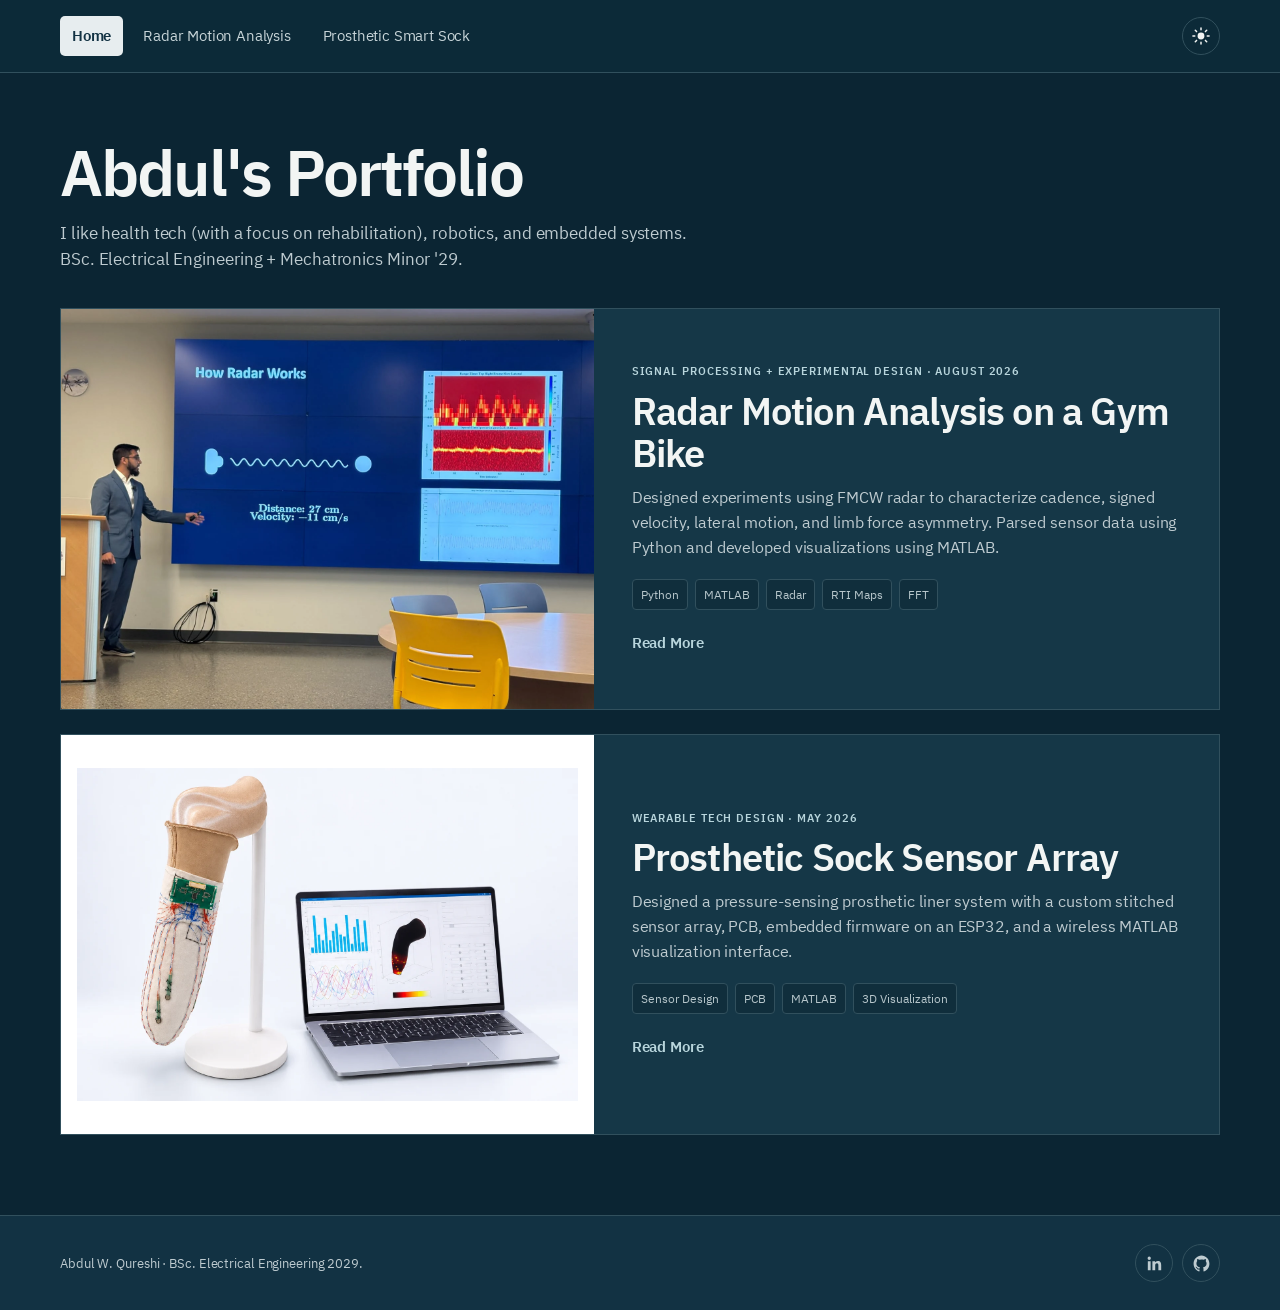
==== index.html @ dc8f9c8f "Publish engineering project showcase" ====
<!doctype html><html lang="en" data-theme="dark"><head><meta charset="utf-8"><meta name="viewport" content="width=device-width,initial-scale=1,viewport-fit=cover"><meta name="theme-color" content="#123243"><title>Engineering Project Showcase · Abdul W. Qureshi</title><meta name="description" content="Engineering project documentation for radar motion analysis and prosthetic sensing."><script>(function(){var saved;try{saved=localStorage.getItem('showcase-theme')}catch(error){}document.documentElement.dataset.theme=saved||'dark'})();</script><link rel="stylesheet" href="assets/styles.css"><link rel="icon" type="image/png" sizes="64x64" href="assets/favicon-64.png"><link rel="shortcut icon" href="favicon.ico"><link rel="apple-touch-icon" sizes="180x180" href="assets/apple-touch-icon.png"></head><body><header class="site-header"><div class="shell header-inner">
      <nav aria-label="Project navigation"><a href="index.html" class="active">Home</a><a href="radar/index.html" class="">Radar Motion Analysis</a><a href="prosthetic/index.html" class="">Prosthetic Smart Sock</a></nav>
      <button class="theme-toggle" type="button" aria-label="Switch to light mode" title="Switch color mode"><svg viewBox="0 0 24 24" aria-hidden="true"><g class="sun-icon"><circle cx="12" cy="12" r="4.1"></circle><path class="sun-rays" d="M12 2.3v2.2M12 19.5v2.2M2.3 12h2.2M19.5 12h2.2M5.15 5.15 6.7 6.7M17.3 17.3l1.55 1.55M18.85 5.15 17.3 6.7M6.7 17.3l-1.55 1.55"></path></g><path class="moon-icon" d="M20.55 15.1A8.65 8.65 0 0 1 8.9 3.45a8.65 8.65 0 1 0 11.65 11.65Z"></path></svg></button>
    </div></header><script>(function(){var header=document.querySelector('.site-header');var lastY=Math.max(window.scrollY,0);var ticking=false;function updateHeader(){var currentY=Math.max(window.scrollY,0);if(currentY<=16||currentY<lastY){header.removeAttribute('data-hidden')}else if(currentY>lastY&&currentY>80){header.setAttribute('data-hidden','true')}lastY=currentY;ticking=false}window.addEventListener('scroll',function(){if(!ticking){window.requestAnimationFrame(updateHeader);ticking=true}},{passive:true})})();</script><main class="project-index"><div class="shell"><div class="index-heading"><h1>Abdul's Portfolio</h1><p><span class="intro-line">I like health tech (with a focus on rehabilitation), robotics, and embedded systems.</span><span class="intro-line">BSc. Electrical Engineering + Mechatronics Minor '29.</span></p></div><div class="project-list">
      <a class="project-row" href="radar/index.html"><img src="assets/radar/hero.webp" alt="Radar cycling research presentation"><div class="project-row-copy"><span class="label">Signal Processing + Experimental Design · August 2026</span><h2>Radar Motion Analysis on a Gym Bike</h2><p>Designed experiments using FMCW radar to characterize cadence, signed velocity, lateral motion, and limb force asymmetry. Parsed sensor data using Python and developed visualizations using MATLAB.</p><div class="tags"><span class="tag">Python</span><span class="tag">MATLAB</span><span class="tag">Radar</span><span class="tag">RTI Maps</span><span class="tag">FFT</span></div><span class="view-link">Read More</span></div></a>
      <a class="project-row" href="prosthetic/index.html"><img class="project-thumb-contain" src="assets/prosthetic/system-render.webp" alt="White-background render of the prosthetic sensor sock, custom electronics, and MATLAB workstation"><div class="project-row-copy"><span class="label">Wearable Tech Design · May 2026</span><h2>Prosthetic Sock Sensor Array</h2><p>Designed a pressure-sensing prosthetic liner system with a custom stitched sensor array, PCB, embedded firmware on an ESP32, and a wireless MATLAB visualization interface.</p><div class="tags"><span class="tag">Sensor Design</span><span class="tag">PCB</span><span class="tag">MATLAB</span><span class="tag">3D Visualization</span></div><span class="view-link">Read More</span></div></a>
    </div></div></main><footer class="site-footer"><div class="shell footer-inner"><span>Abdul W. Qureshi · BSc. Electrical Engineering 2029.</span><div class="social-links" aria-label="Social profiles"><a class="linkedin" href="https://www.linkedin.com/in/abdulwq/?isSelfProfile=true" target="_blank" rel="noreferrer" aria-label="LinkedIn profile" title="LinkedIn"><svg viewBox="0 0 24 24" aria-hidden="true"><path d="M20.45 20.45h-3.56v-5.57c0-1.33-.03-3.04-1.85-3.04-1.85 0-2.14 1.45-2.14 2.94v5.67H9.34V9h3.42v1.56h.05c.48-.9 1.64-1.85 3.37-1.85 3.6 0 4.27 2.37 4.27 5.46v6.28ZM5.34 7.43A2.06 2.06 0 1 1 5.34 3.3a2.06 2.06 0 0 1 0 4.13Zm1.78 13.02H3.56V9h3.56v11.45Z"/></svg></a><a href="https://github.com/AbdulWQ" target="_blank" rel="noreferrer" aria-label="GitHub profile" title="GitHub"><svg viewBox="0 0 24 24" aria-hidden="true"><path fill-rule="evenodd" d="M12 2C6.5 2 2 6.6 2 12.3c0 4.5 2.9 8.4 6.8 9.8.5.1.7-.2.7-.5v-2c-2.8.6-3.4-1.2-3.4-1.2-.5-1.2-1.1-1.5-1.1-1.5-.9-.7.1-.7.1-.7 1 0 1.5 1.1 1.5 1.1.9 1.6 2.4 1.1 3 .9.1-.7.4-1.1.6-1.4-2.2-.3-4.6-1.2-4.6-5.1 0-1.1.4-2 1-2.8-.1-.3-.4-1.3.1-2.7 0 0 .8-.3 2.8 1.1A9.2 9.2 0 0 1 12 7c.9 0 1.7.1 2.5.4 1.9-1.4 2.8-1.1 2.8-1.1.5 1.4.2 2.4.1 2.7.6.7 1 1.7 1 2.8 0 4-2.4 4.8-4.6 5.1.4.3.7 1 .7 1.9v2.8c0 .4.2.6.7.5 4-1.4 6.8-5.3 6.8-9.8C22 6.6 17.5 2 12 2Z" clip-rule="evenodd"/></svg></a></div></div></footer><script>(function(){var root=document.documentElement;var button=document.querySelector('.theme-toggle');var themeMeta=document.querySelector('meta[name="theme-color"]');function sync(){var dark=root.dataset.theme==='dark';button.setAttribute('aria-label',dark?'Switch to light mode':'Switch to dark mode');button.setAttribute('aria-pressed',String(dark));themeMeta.setAttribute('content',dark?'#123243':'#ffffff')}button.addEventListener('click',function(){root.dataset.theme=root.dataset.theme==='dark'?'light':'dark';try{localStorage.setItem('showcase-theme',root.dataset.theme)}catch(error){}sync()});sync()})();</script></body></html>
---- assets/styles.css ----
@font-face{font-family:"IBM Plex Sans";src:url("fonts/IBMPlexSans-Regular.ttf") format("truetype");font-style:normal;font-weight:400;font-display:swap}
@font-face{font-family:"IBM Plex Sans";src:url("fonts/IBMPlexSans-Medium.ttf") format("truetype");font-style:normal;font-weight:500;font-display:swap}
@font-face{font-family:"IBM Plex Sans";src:url("fonts/IBMPlexSans-SemiBold.ttf") format("truetype");font-style:normal;font-weight:600;font-display:swap}
@font-face{font-family:"IBM Plex Sans";src:url("fonts/IBMPlexSans-Bold.ttf") format("truetype");font-style:normal;font-weight:700;font-display:swap}
:root{--paper:#fff;--bg:#f5f7fa;--ink:#172334;--muted:#5c6877;--line:#dce2e8;--blue:#145b9e;--blue-soft:#eaf2f9;--max:1160px}
*{box-sizing:border-box}html{scroll-behavior:smooth;overflow-x:clip}body{margin:0;overflow-x:clip;background:var(--bg);color:var(--ink);font:16px/1.56 "IBM Plex Sans",Arial,sans-serif;letter-spacing:-.006em;-webkit-font-smoothing:antialiased;text-rendering:optimizeLegibility}button,input,textarea,select{font:inherit}img,video{display:block;width:100%;max-width:100%}a{color:inherit}.shell{width:min(calc(100% - 48px),var(--max));margin-inline:auto}.site-header{position:sticky;top:0;z-index:20;background:rgba(255,255,255,.97);border-bottom:1px solid var(--line);backdrop-filter:blur(12px);will-change:transform}.site-header[data-hidden="true"]{transform:translateY(calc(-100% - 1px))}.site-header:focus-within{transform:translateY(0)}.header-inner{position:relative;height:72px;display:flex;align-items:center;justify-content:flex-start}nav{display:flex;align-items:center;gap:8px}nav a{padding:9px 12px;border-radius:5px;color:#465568;text-decoration:none;font-size:.91rem;letter-spacing:-.012em}nav a:hover,nav a:focus-visible{background:#f0f4f7;color:var(--ink)}nav a.active{background:var(--blue-soft);color:var(--blue);font-weight:600}.theme-toggle{position:absolute;right:0;display:grid;width:38px;height:38px;place-items:center;padding:0;border:1px solid var(--line);border-radius:50%;background:transparent;color:var(--ink);cursor:pointer;transition:background .18s ease,color .18s ease,transform .18s ease}.theme-toggle:hover,.theme-toggle:focus-visible{background:var(--blue-soft);color:var(--blue);transform:translateY(-1px)}.theme-toggle svg{display:block;width:20px;height:20px;overflow:visible}.sun-icon circle,.moon-icon{fill:currentColor;stroke:none}.sun-rays{fill:none;stroke:currentColor;stroke-width:1.8;stroke-linecap:round}.sun-icon,.moon-icon{transform-origin:12px 12px}.moon-icon{display:none}html[data-theme="light"] .sun-icon{display:none}html[data-theme="light"] .moon-icon{display:block}
.page-header{padding:58px 0 38px;background:var(--paper);border-bottom:1px solid var(--line)}.project-date{margin:0 0 12px;color:#687586;font-size:.92rem;font-weight:400;letter-spacing:.005em}.section-kicker{margin:0 0 9px;color:var(--blue);font-size:.75rem;font-weight:600;letter-spacing:.095em;text-transform:uppercase}.page-header h1{max-width:1000px;margin:0 0 17px;font-size:clamp(2.25rem,5vw,4.2rem);line-height:1.06;letter-spacing:-.028em;font-weight:600}.page-header h1.prosthetic-title{max-width:var(--max);font-size:clamp(2.25rem,4.3vw,3.65rem)}.page-summary{max-width:930px;margin:0;color:var(--muted);font-size:1.08rem;letter-spacing:-.004em}.goal-line{display:block;margin-top:.65rem}.overview-title{margin:34px 0 12px;text-align:center;font-size:1.05rem;font-weight:600;letter-spacing:.015em}.metadata{display:grid;grid-template-columns:repeat(4,1fr);margin-top:0;border:1px solid var(--line);background:var(--paper)}.metadata div{padding:17px 19px;border-right:1px solid var(--line)}.metadata div:last-child{border-right:0}.metadata dt{margin-bottom:5px;color:#768392;font-size:.72rem;font-weight:600;letter-spacing:.075em;text-transform:uppercase}.metadata dd{margin:0;font-size:.92rem}
.hero-media{padding:34px 0 52px;background:var(--paper)}.hero-frame{margin:0;border:1px solid var(--line);background:#fff}.hero-frame img{max-height:760px;object-fit:cover}.hero-frame.contain img{object-fit:contain;background:#f8fafc}.hero-frame figcaption{padding:12px 15px;border-top:1px solid var(--line);color:var(--muted);font-size:.87rem}
.section{padding:68px 0}.section.white{background:var(--paper)}.section.gray{background:var(--bg)}.section-heading{max-width:800px;margin-bottom:30px}.section-heading h2{margin:0 0 12px;font-size:clamp(1.75rem,3.2vw,2.55rem);line-height:1.16;letter-spacing:-.022em;font-weight:600}.section-heading p{margin:0;color:var(--muted)}.grid-2{display:grid;grid-template-columns:repeat(2,1fr);gap:20px}.grid-3{display:grid;grid-template-columns:repeat(3,1fr);gap:20px}.card{min-width:0;background:#fff;border:1px solid var(--line)}.card img{aspect-ratio:16/10;object-fit:contain;background:#fff}.card .crop{object-fit:cover}.card-copy{padding:19px 20px 22px;border-top:1px solid var(--line)}.card-copy h3{margin:3px 0 8px;font-size:1.1rem;line-height:1.3;letter-spacing:-.012em;font-weight:600}.card-copy p{margin:0;color:var(--muted);font-size:.93rem}.label{display:block;margin-bottom:5px;color:var(--blue);font-size:.7rem;font-weight:600;letter-spacing:.08em;text-transform:uppercase}
.technical-block{display:grid;grid-template-columns:.72fr 1.28fr;border:1px solid var(--line);background:#fff}.technical-copy{display:flex;flex-direction:column;justify-content:center;padding:34px}.technical-copy h3{margin:4px 0 10px;font-size:1.42rem;line-height:1.25;letter-spacing:-.016em;font-weight:600}.technical-copy p{margin:0;color:var(--muted)}.technical-block img{height:100%;min-height:360px;object-fit:contain;padding:12px;background:#fff}.technical-block.reverse{grid-template-columns:1.28fr .72fr}.technical-block.reverse img{order:1}.technical-block.reverse .technical-copy{order:2;border-left:1px solid var(--line)}.technical-stack{display:grid;gap:24px}
.responsibilities{display:grid;grid-template-columns:repeat(2,1fr);gap:12px;margin:0;padding:0;list-style:none}.responsibilities li{padding:17px 18px;border:1px solid var(--line);background:#fff}.responsibilities strong{display:block;margin-bottom:4px}.responsibilities span{color:var(--muted);font-size:.93rem}.video-grid{display:grid;grid-template-columns:repeat(2,1fr);gap:20px}.video-card{border:1px solid var(--line);background:#fff}.video-card video{aspect-ratio:16/9;object-fit:contain;background:#0d1621}.video-copy{padding:18px 20px 21px;border-top:1px solid var(--line)}.video-copy h3{margin:3px 0 7px;font-size:1.08rem}.video-copy p{margin:0;color:var(--muted);font-size:.92rem}.disclaimer{margin-top:17px;color:var(--muted);font-size:.86rem}
.project-index{padding:66px 0 80px}.index-heading{max-width:1040px;margin-bottom:36px}.index-heading h1{margin:0 0 13px;font-size:clamp(2.2rem,5vw,4rem);line-height:1.06;letter-spacing:-.03em;font-weight:600}.index-heading p{margin:0;color:var(--muted);font-size:1.05rem}.intro-line{display:block}.project-list{display:grid;grid-auto-rows:1fr;gap:24px}.project-row{display:grid;height:100%;grid-template-columns:.92fr 1.08fr;border:1px solid var(--line);background:#fff;text-decoration:none}.project-row:hover{border-color:#aebdca;box-shadow:0 12px 36px rgba(23,35,52,.07)}.project-row img{height:100%;min-height:330px;object-fit:cover}.project-row img.project-thumb-contain{object-fit:contain;padding:16px;background:#fff}.project-row-copy{display:flex;flex-direction:column;justify-content:center;padding:38px}.project-row-copy h2{margin:4px 0 10px;font-size:clamp(1.6rem,3vw,2.35rem);line-height:1.13;letter-spacing:-.022em;font-weight:600}.project-row-copy p{margin:0 0 19px;color:var(--muted)}.tags{display:flex;flex-wrap:wrap;gap:7px}.tag{padding:5px 8px;border:1px solid var(--line);border-radius:4px;color:#536274;font-size:.78rem;letter-spacing:0}.view-link{margin-top:22px;color:var(--blue);font-weight:600;font-size:.91rem}.site-footer{padding:28px 0;background:#fff;border-top:1px solid var(--line);color:var(--muted);font-size:.84rem}.footer-inner{display:flex;min-height:38px;align-items:center;justify-content:space-between;gap:20px}.social-links{display:flex;align-items:center;gap:9px;margin-left:auto}.social-links a{display:grid;width:38px;height:38px;place-items:center;border:1px solid var(--line);border-radius:50%;color:var(--muted);transition:background .18s ease,color .18s ease,transform .18s ease}.social-links a:hover,.social-links a:focus-visible{background:var(--blue-soft);color:var(--blue);transform:translateY(-1px)}.social-links svg{display:block;width:19px;height:19px;fill:currentColor}
.motion-card .motion-stage{display:grid;place-items:center;height:430px;overflow:hidden;background:#05080c}.motion-card .motion-stage img{width:100%;height:430px;object-fit:contain;aspect-ratio:auto;background:#05080c;transform:scale(1.42)}.motion-card .motion-stage img.crop-embedded-legend{align-self:start;width:auto;max-width:none;height:525px;transform:scale(1.23);transform-origin:center 38%}.motion-key{display:grid;grid-template-columns:repeat(2,minmax(0,1fr));gap:7px 16px;padding:13px 18px;background:#0d1621;color:#f4f7fa;font-size:.8rem}.motion-key .joint-map{grid-column:1/-1;color:#b9c6d2}.key-dot{display:inline-block;width:9px;height:9px;margin-right:7px;border-radius:50%;vertical-align:1px}.key-white{background:#fff}.key-yellow{background:#f2cb32}.key-blue{background:#367cf5}.key-red{background:#ff613d}.progress-grid .card img{aspect-ratio:4/3;object-fit:cover}.comparison-stack{display:grid;gap:26px}.comparison-card{border:1px solid var(--line);background:#fff}.compare-media{--position:50%;position:relative;aspect-ratio:1.99/1;overflow:hidden;background:#fff}.compare-media>img,.compare-reveal,.compare-reveal img{position:absolute;inset:0;width:100%;height:100%}.compare-media>img,.compare-reveal img{object-fit:contain}.compare-reveal{clip-path:inset(0 calc(100% - var(--position)) 0 0)}.compare-divider{position:absolute;z-index:3;top:0;bottom:0;left:var(--position);width:2px;background:#fff;box-shadow:0 0 0 1px rgba(18,34,50,.4)}.compare-divider:after{content:'↔';position:absolute;top:50%;left:50%;display:grid;place-items:center;width:38px;height:38px;transform:translate(-50%,-50%);border:2px solid #fff;border-radius:50%;background:var(--blue);color:#fff;font-weight:700;box-shadow:0 3px 12px rgba(0,0,0,.22)}.compare-range{position:absolute;z-index:4;inset:0;width:100%;height:100%;margin:0;cursor:ew-resize;opacity:0}.compare-range:focus-visible~.compare-divider{outline:3px solid #ffbf47;outline-offset:3px}.compare-label{position:absolute;z-index:2;top:12px;padding:6px 9px;border-radius:4px;background:rgba(13,22,33,.86);color:#fff;font-size:.73rem;font-weight:700;letter-spacing:.03em}.compare-label.left{left:12px}.compare-label.right{right:12px}.comparison-copy{padding:20px 22px 23px;border-top:1px solid var(--line)}.comparison-copy h3{margin:3px 0 8px;font-size:1.2rem;letter-spacing:-.014em;font-weight:600}.comparison-copy p{margin:0;color:var(--muted)}.comparison-hint{display:block;margin-top:10px;color:var(--blue);font-size:.8rem;font-weight:600}
html[data-theme="dark"]{color-scheme:dark;--paper:#123243;--bg:#0b2533;--ink:#f2f5f4;--muted:#becbd0;--line:#31505d;--blue:#b8d5dc;--blue-soft:#1c4353}.site-header{transition:background .2s ease,border-color .2s ease,transform .24s ease}.section,.page-header,.hero-media,.card,.technical-block,.video-card,.comparison-card,.metadata,.project-row,.site-footer,.project-index{transition:background .2s ease,color .2s ease,border-color .2s ease}html[data-theme="dark"] .site-header{background:rgba(13,43,57,.96)}html[data-theme="dark"] nav a{color:#c7d4d8}html[data-theme="dark"] nav a:hover,html[data-theme="dark"] nav a:focus-visible{background:#1b4352;color:#fff}html[data-theme="dark"] nav a.active{background:#e7edef;color:#123243}html[data-theme="dark"] .page-header,html[data-theme="dark"] .hero-media,html[data-theme="dark"] .section.white,html[data-theme="dark"] .site-footer{background:#123243}html[data-theme="dark"] .section.gray,html[data-theme="dark"] .project-index{background:#0b2533}html[data-theme="dark"] .card,html[data-theme="dark"] .technical-block,html[data-theme="dark"] .video-card,html[data-theme="dark"] .comparison-card,html[data-theme="dark"] .metadata,html[data-theme="dark"] .project-row,html[data-theme="dark"] .hero-frame{background:#153747}html[data-theme="dark"] .project-date,html[data-theme="dark"] .metadata dt,html[data-theme="dark"] .tag{color:#b7c6cb}html[data-theme="dark"] .technical-block img,html[data-theme="dark"] .card>img,html[data-theme="dark"] .hero-frame.contain img,html[data-theme="dark"] .compare-media{background:#f5f6f3}html[data-theme="dark"] .progress-grid .card>img{background:#153747}html[data-theme="dark"] .tag{background:#102e3c}html[data-theme="dark"] .compare-label{background:rgba(11,37,51,.9)}
@media(prefers-reduced-motion:reduce){.site-header{transition:none}}
@media(max-width:900px){.header-inner{padding:10px 0}nav{width:100%;overflow-x:auto;padding-bottom:2px}nav a{white-space:nowrap}.metadata{grid-template-columns:repeat(2,1fr)}.metadata div:nth-child(2){border-right:0}.metadata div:nth-child(-n+2){border-bottom:1px solid var(--line)}.grid-3{grid-template-columns:1fr}.technical-block,.technical-block.reverse{grid-template-columns:1fr}.technical-block.reverse img,.technical-block.reverse .technical-copy{order:initial}.technical-block.reverse .technical-copy{border-left:0;border-top:1px solid var(--line)}.project-row{grid-template-columns:1fr}.project-row img{min-height:0;aspect-ratio:16/9}}
@media(max-width:660px){.shell{width:min(calc(100% - 30px),var(--max))}.header-inner{height:64px;min-height:64px;justify-content:flex-start}.theme-toggle{right:0;width:36px;height:36px}nav{display:grid;width:calc(100% - 44px);grid-template-columns:repeat(3,minmax(0,1fr));gap:5px;overflow:visible;padding:0}nav a{display:grid;min-height:43px;place-items:center;padding:7px 4px;text-align:center;white-space:normal;font-size:.7rem;line-height:1.15}.page-header{padding:42px 0 30px}.page-header h1,.page-header h1.prosthetic-title{font-size:clamp(2.2rem,11vw,3.1rem)}.metadata,.grid-2,.video-grid,.responsibilities{grid-template-columns:1fr}.metadata div,.metadata div:nth-child(2){border-right:0;border-bottom:1px solid var(--line)}.metadata div:last-child{border-bottom:0}.section{padding:52px 0}.hero-media{padding:24px 0 42px}.hero-frame img{max-height:none}.technical-block img{min-height:0;aspect-ratio:auto}.technical-copy,.project-row-copy{padding:23px 20px}.project-index{padding:46px 0 62px}.card img{aspect-ratio:auto;max-height:430px}.progress-grid .card img{aspect-ratio:4/3}.motion-card .motion-stage,.motion-card .motion-stage img{min-height:300px;height:340px}.motion-card .motion-stage img.crop-embedded-legend{height:415px}.compare-label{top:7px;padding:4px 6px;font-size:.63rem}.compare-label.left{left:7px}.compare-label.right{right:7px}.compare-divider:after{width:32px;height:32px}.comparison-copy{padding:18px 19px 21px}.site-footer{padding:22px 0}.social-links{flex:0 0 auto}}
@media(min-width:800px){.prosthetic-title-lead{white-space:nowrap}}
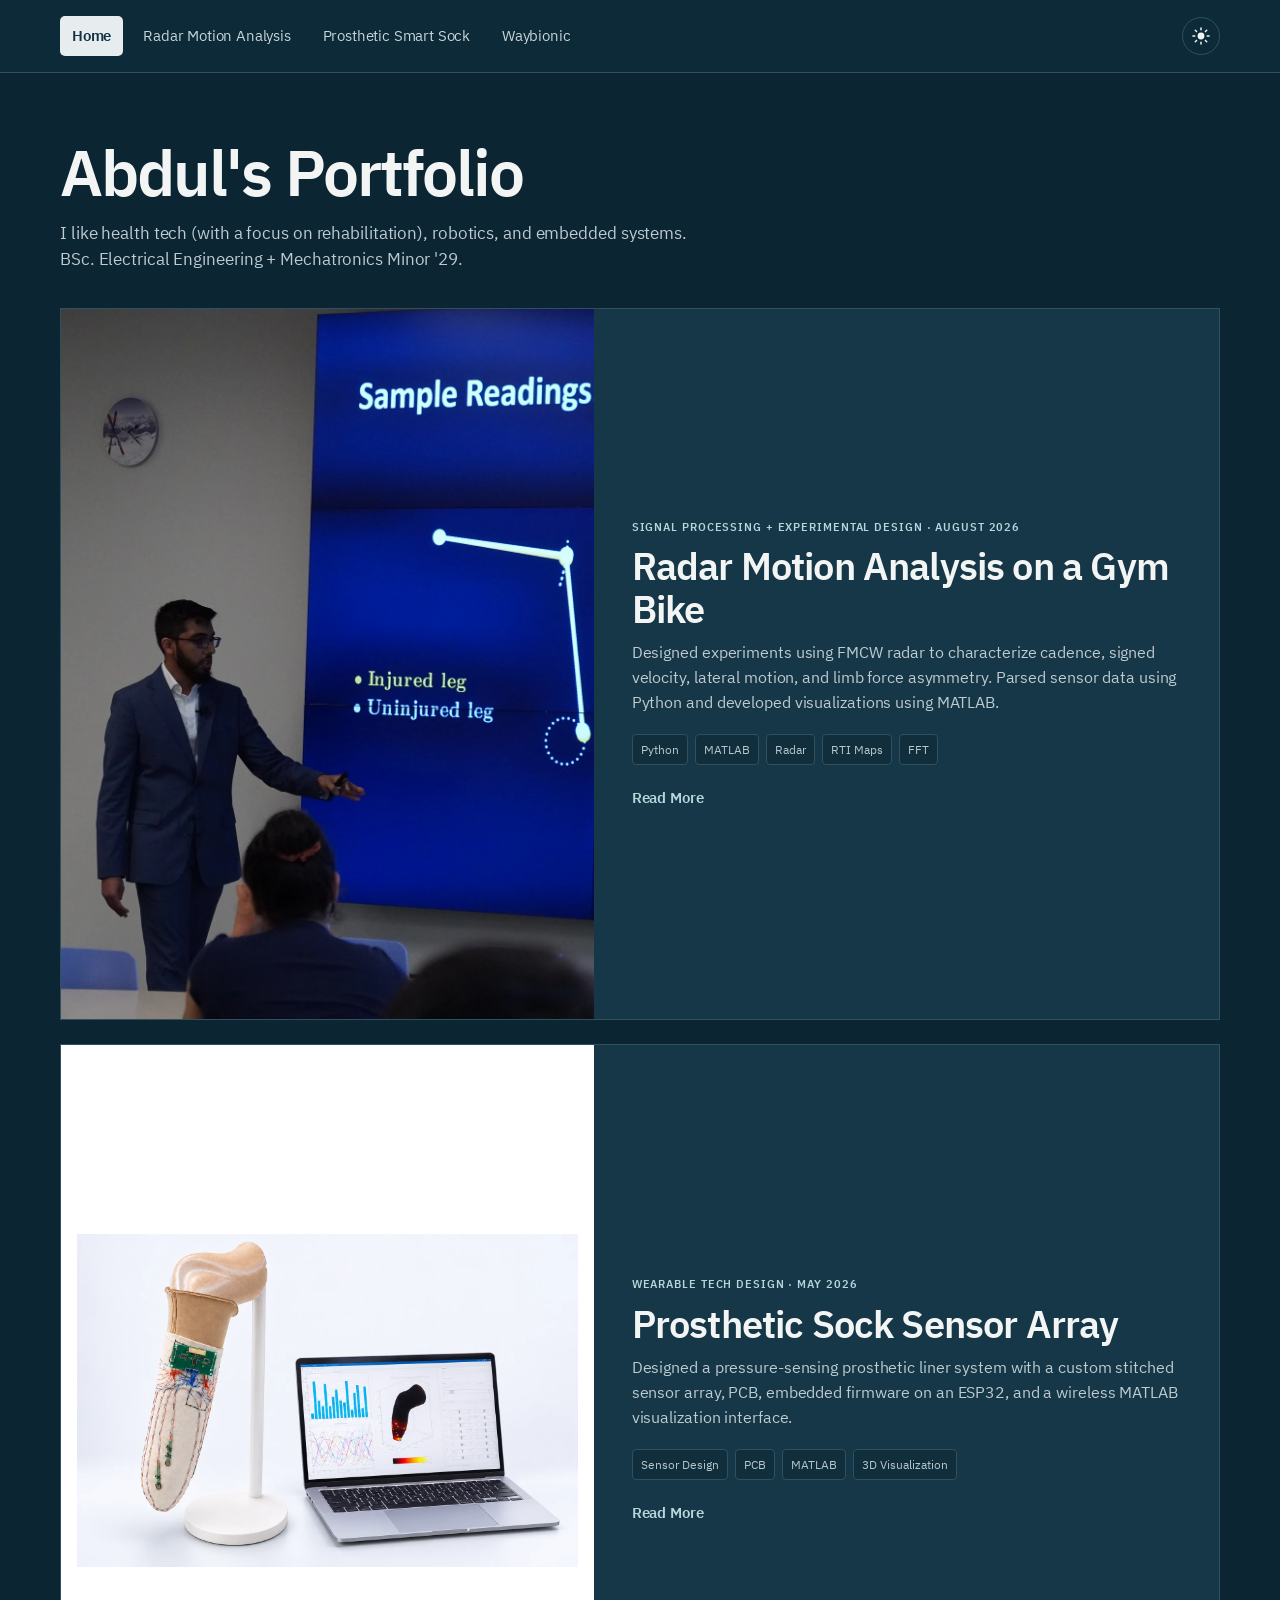
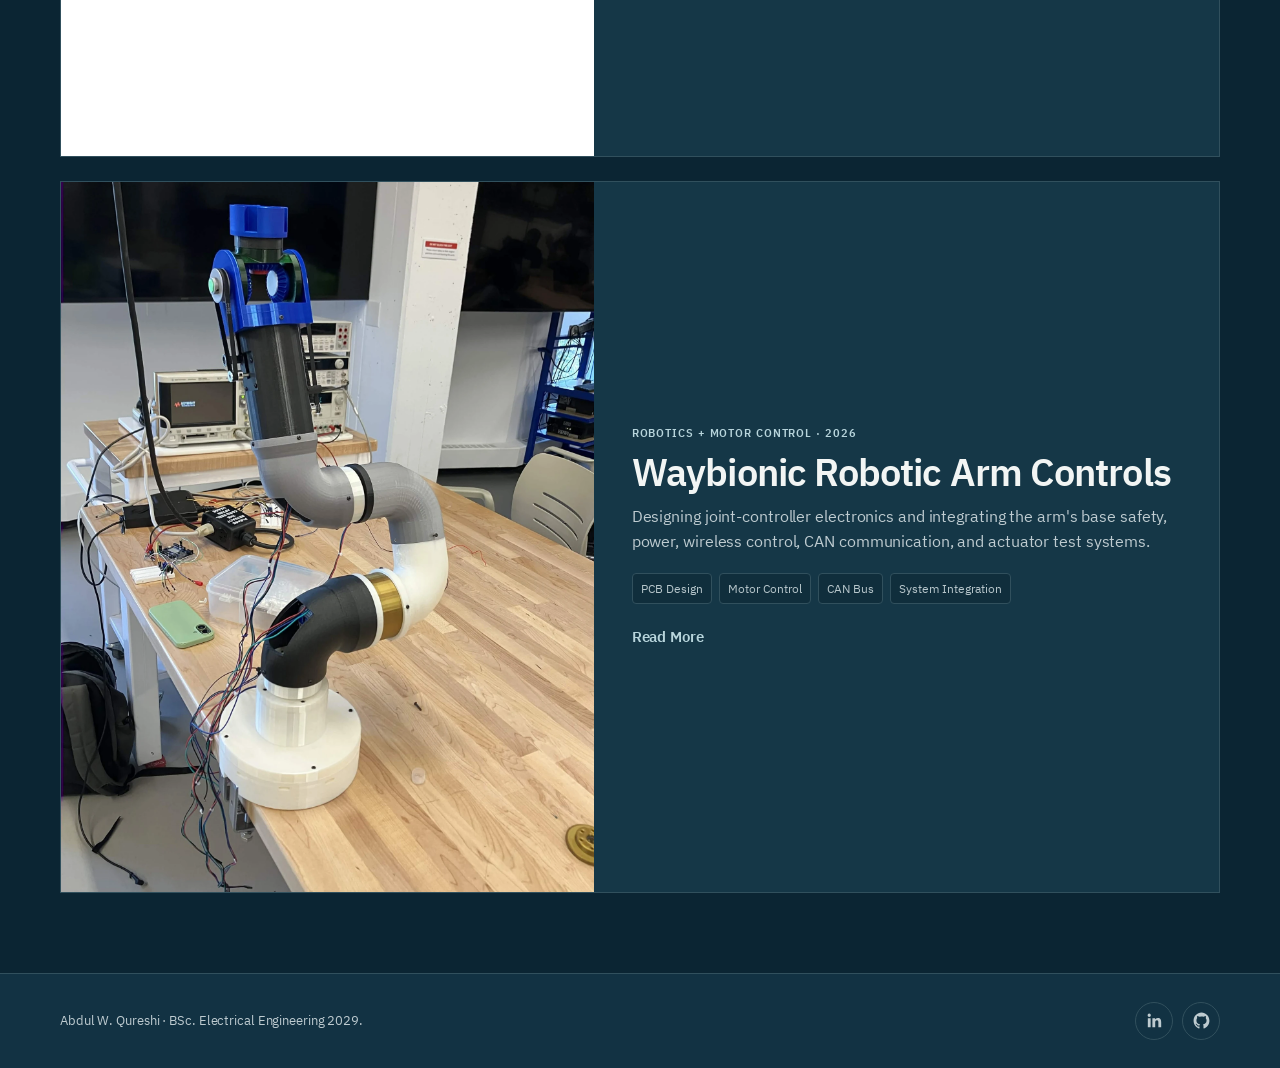
==== commit 68601cab: "Add Waybionic project page and refresh homepage" ====
--- a/index.html
+++ b/index.html
@@ -1,7 +1,8 @@
 <!doctype html><html lang="en" data-theme="dark"><head><meta charset="utf-8"><meta name="viewport" content="width=device-width,initial-scale=1,viewport-fit=cover"><meta name="theme-color" content="#123243"><title>Engineering Project Showcase · Abdul W. Qureshi</title><meta name="description" content="Engineering project documentation for radar motion analysis and prosthetic sensing."><script>(function(){var saved;try{saved=localStorage.getItem('showcase-theme')}catch(error){}document.documentElement.dataset.theme=saved||'dark'})();</script><link rel="stylesheet" href="assets/styles.css"><link rel="icon" type="image/png" sizes="64x64" href="assets/favicon-64.png"><link rel="shortcut icon" href="favicon.ico"><link rel="apple-touch-icon" sizes="180x180" href="assets/apple-touch-icon.png"></head><body><header class="site-header"><div class="shell header-inner">
-      <nav aria-label="Project navigation"><a href="index.html" class="active">Home</a><a href="radar/index.html" class="">Radar Motion Analysis</a><a href="prosthetic/index.html" class="">Prosthetic Smart Sock</a></nav>
+      <nav aria-label="Project navigation"><a href="index.html" class="active">Home</a><a href="radar/index.html" class="">Radar Motion Analysis</a><a href="prosthetic/index.html" class="">Prosthetic Smart Sock</a><a href="waybionic/index.html" class="">Waybionic</a></nav>
       <button class="theme-toggle" type="button" aria-label="Switch to light mode" title="Switch color mode"><svg viewBox="0 0 24 24" aria-hidden="true"><g class="sun-icon"><circle cx="12" cy="12" r="4.1"></circle><path class="sun-rays" d="M12 2.3v2.2M12 19.5v2.2M2.3 12h2.2M19.5 12h2.2M5.15 5.15 6.7 6.7M17.3 17.3l1.55 1.55M18.85 5.15 17.3 6.7M6.7 17.3l-1.55 1.55"></path></g><path class="moon-icon" d="M20.55 15.1A8.65 8.65 0 0 1 8.9 3.45a8.65 8.65 0 1 0 11.65 11.65Z"></path></svg></button>
     </div></header><script>(function(){var header=document.querySelector('.site-header');var lastY=Math.max(window.scrollY,0);var ticking=false;function updateHeader(){var currentY=Math.max(window.scrollY,0);if(currentY<=16||currentY<lastY){header.removeAttribute('data-hidden')}else if(currentY>lastY&&currentY>80){header.setAttribute('data-hidden','true')}lastY=currentY;ticking=false}window.addEventListener('scroll',function(){if(!ticking){window.requestAnimationFrame(updateHeader);ticking=true}},{passive:true})})();</script><main class="project-index"><div class="shell"><div class="index-heading"><h1>Abdul's Portfolio</h1><p><span class="intro-line">I like health tech (with a focus on rehabilitation), robotics, and embedded systems.</span><span class="intro-line">BSc. Electrical Engineering + Mechatronics Minor '29.</span></p></div><div class="project-list">
-      <a class="project-row" href="radar/index.html"><img src="assets/radar/hero.webp" alt="Radar cycling research presentation"><div class="project-row-copy"><span class="label">Signal Processing + Experimental Design · August 2026</span><h2>Radar Motion Analysis on a Gym Bike</h2><p>Designed experiments using FMCW radar to characterize cadence, signed velocity, lateral motion, and limb force asymmetry. Parsed sensor data using Python and developed visualizations using MATLAB.</p><div class="tags"><span class="tag">Python</span><span class="tag">MATLAB</span><span class="tag">Radar</span><span class="tag">RTI Maps</span><span class="tag">FFT</span></div><span class="view-link">Read More</span></div></a>
+      <a class="project-row" href="radar/index.html"><img src="assets/radar/homepage-presentation.webp" alt="Abdul presenting radar-based limb force asymmetry measurements"><div class="project-row-copy"><span class="label">Signal Processing + Experimental Design · August 2026</span><h2>Radar Motion Analysis on a Gym Bike</h2><p>Designed experiments using FMCW radar to characterize cadence, signed velocity, lateral motion, and limb force asymmetry. Parsed sensor data using Python and developed visualizations using MATLAB.</p><div class="tags"><span class="tag">Python</span><span class="tag">MATLAB</span><span class="tag">Radar</span><span class="tag">RTI Maps</span><span class="tag">FFT</span></div><span class="view-link">Read More</span></div></a>
       <a class="project-row" href="prosthetic/index.html"><img class="project-thumb-contain" src="assets/prosthetic/system-render.webp" alt="White-background render of the prosthetic sensor sock, custom electronics, and MATLAB workstation"><div class="project-row-copy"><span class="label">Wearable Tech Design · May 2026</span><h2>Prosthetic Sock Sensor Array</h2><p>Designed a pressure-sensing prosthetic liner system with a custom stitched sensor array, PCB, embedded firmware on an ESP32, and a wireless MATLAB visualization interface.</p><div class="tags"><span class="tag">Sensor Design</span><span class="tag">PCB</span><span class="tag">MATLAB</span><span class="tag">3D Visualization</span></div><span class="view-link">Read More</span></div></a>
+      <a class="project-row" href="waybionic/index.html"><img src="assets/waybionic/hero.webp" alt="Waybionic robotic arm prototype on a lab bench"><div class="project-row-copy"><span class="label">Robotics + Motor Control · 2026</span><h2>Waybionic Robotic Arm Controls</h2><p>Designing joint-controller electronics and integrating the arm's base safety, power, wireless control, CAN communication, and actuator test systems.</p><div class="tags"><span class="tag">PCB Design</span><span class="tag">Motor Control</span><span class="tag">CAN Bus</span><span class="tag">System Integration</span></div><span class="view-link">Read More</span></div></a>
     </div></div></main><footer class="site-footer"><div class="shell footer-inner"><span>Abdul W. Qureshi · BSc. Electrical Engineering 2029.</span><div class="social-links" aria-label="Social profiles"><a class="linkedin" href="https://www.linkedin.com/in/abdulwq/?isSelfProfile=true" target="_blank" rel="noreferrer" aria-label="LinkedIn profile" title="LinkedIn"><svg viewBox="0 0 24 24" aria-hidden="true"><path d="M20.45 20.45h-3.56v-5.57c0-1.33-.03-3.04-1.85-3.04-1.85 0-2.14 1.45-2.14 2.94v5.67H9.34V9h3.42v1.56h.05c.48-.9 1.64-1.85 3.37-1.85 3.6 0 4.27 2.37 4.27 5.46v6.28ZM5.34 7.43A2.06 2.06 0 1 1 5.34 3.3a2.06 2.06 0 0 1 0 4.13Zm1.78 13.02H3.56V9h3.56v11.45Z"/></svg></a><a href="https://github.com/AbdulWQ" target="_blank" rel="noreferrer" aria-label="GitHub profile" title="GitHub"><svg viewBox="0 0 24 24" aria-hidden="true"><path fill-rule="evenodd" d="M12 2C6.5 2 2 6.6 2 12.3c0 4.5 2.9 8.4 6.8 9.8.5.1.7-.2.7-.5v-2c-2.8.6-3.4-1.2-3.4-1.2-.5-1.2-1.1-1.5-1.1-1.5-.9-.7.1-.7.1-.7 1 0 1.5 1.1 1.5 1.1.9 1.6 2.4 1.1 3 .9.1-.7.4-1.1.6-1.4-2.2-.3-4.6-1.2-4.6-5.1 0-1.1.4-2 1-2.8-.1-.3-.4-1.3.1-2.7 0 0 .8-.3 2.8 1.1A9.2 9.2 0 0 1 12 7c.9 0 1.7.1 2.5.4 1.9-1.4 2.8-1.1 2.8-1.1.5 1.4.2 2.4.1 2.7.6.7 1 1.7 1 2.8 0 4-2.4 4.8-4.6 5.1.4.3.7 1 .7 1.9v2.8c0 .4.2.6.7.5 4-1.4 6.8-5.3 6.8-9.8C22 6.6 17.5 2 12 2Z" clip-rule="evenodd"/></svg></a></div></div></footer><script>(function(){var root=document.documentElement;var button=document.querySelector('.theme-toggle');var themeMeta=document.querySelector('meta[name="theme-color"]');function sync(){var dark=root.dataset.theme==='dark';button.setAttribute('aria-label',dark?'Switch to light mode':'Switch to dark mode');button.setAttribute('aria-pressed',String(dark));themeMeta.setAttribute('content',dark?'#123243':'#ffffff')}button.addEventListener('click',function(){root.dataset.theme=root.dataset.theme==='dark'?'light':'dark';try{localStorage.setItem('showcase-theme',root.dataset.theme)}catch(error){}sync()});sync()})();</script></body></html>
--- a/assets/styles.css
+++ b/assets/styles.css
@@ -12,8 +12,17 @@
 .responsibilities{display:grid;grid-template-columns:repeat(2,1fr);gap:12px;margin:0;padding:0;list-style:none}.responsibilities li{padding:17px 18px;border:1px solid var(--line);background:#fff}.responsibilities strong{display:block;margin-bottom:4px}.responsibilities span{color:var(--muted);font-size:.93rem}.video-grid{display:grid;grid-template-columns:repeat(2,1fr);gap:20px}.video-card{border:1px solid var(--line);background:#fff}.video-card video{aspect-ratio:16/9;object-fit:contain;background:#0d1621}.video-copy{padding:18px 20px 21px;border-top:1px solid var(--line)}.video-copy h3{margin:3px 0 7px;font-size:1.08rem}.video-copy p{margin:0;color:var(--muted);font-size:.92rem}.disclaimer{margin-top:17px;color:var(--muted);font-size:.86rem}
 .project-index{padding:66px 0 80px}.index-heading{max-width:1040px;margin-bottom:36px}.index-heading h1{margin:0 0 13px;font-size:clamp(2.2rem,5vw,4rem);line-height:1.06;letter-spacing:-.03em;font-weight:600}.index-heading p{margin:0;color:var(--muted);font-size:1.05rem}.intro-line{display:block}.project-list{display:grid;grid-auto-rows:1fr;gap:24px}.project-row{display:grid;height:100%;grid-template-columns:.92fr 1.08fr;border:1px solid var(--line);background:#fff;text-decoration:none}.project-row:hover{border-color:#aebdca;box-shadow:0 12px 36px rgba(23,35,52,.07)}.project-row img{height:100%;min-height:330px;object-fit:cover}.project-row img.project-thumb-contain{object-fit:contain;padding:16px;background:#fff}.project-row-copy{display:flex;flex-direction:column;justify-content:center;padding:38px}.project-row-copy h2{margin:4px 0 10px;font-size:clamp(1.6rem,3vw,2.35rem);line-height:1.13;letter-spacing:-.022em;font-weight:600}.project-row-copy p{margin:0 0 19px;color:var(--muted)}.tags{display:flex;flex-wrap:wrap;gap:7px}.tag{padding:5px 8px;border:1px solid var(--line);border-radius:4px;color:#536274;font-size:.78rem;letter-spacing:0}.view-link{margin-top:22px;color:var(--blue);font-weight:600;font-size:.91rem}.site-footer{padding:28px 0;background:#fff;border-top:1px solid var(--line);color:var(--muted);font-size:.84rem}.footer-inner{display:flex;min-height:38px;align-items:center;justify-content:space-between;gap:20px}.social-links{display:flex;align-items:center;gap:9px;margin-left:auto}.social-links a{display:grid;width:38px;height:38px;place-items:center;border:1px solid var(--line);border-radius:50%;color:var(--muted);transition:background .18s ease,color .18s ease,transform .18s ease}.social-links a:hover,.social-links a:focus-visible{background:var(--blue-soft);color:var(--blue);transform:translateY(-1px)}.social-links svg{display:block;width:19px;height:19px;fill:currentColor}
 .motion-card .motion-stage{display:grid;place-items:center;height:430px;overflow:hidden;background:#05080c}.motion-card .motion-stage img{width:100%;height:430px;object-fit:contain;aspect-ratio:auto;background:#05080c;transform:scale(1.42)}.motion-card .motion-stage img.crop-embedded-legend{align-self:start;width:auto;max-width:none;height:525px;transform:scale(1.23);transform-origin:center 38%}.motion-key{display:grid;grid-template-columns:repeat(2,minmax(0,1fr));gap:7px 16px;padding:13px 18px;background:#0d1621;color:#f4f7fa;font-size:.8rem}.motion-key .joint-map{grid-column:1/-1;color:#b9c6d2}.key-dot{display:inline-block;width:9px;height:9px;margin-right:7px;border-radius:50%;vertical-align:1px}.key-white{background:#fff}.key-yellow{background:#f2cb32}.key-blue{background:#367cf5}.key-red{background:#ff613d}.progress-grid .card img{aspect-ratio:4/3;object-fit:cover}.comparison-stack{display:grid;gap:26px}.comparison-card{border:1px solid var(--line);background:#fff}.compare-media{--position:50%;position:relative;aspect-ratio:1.99/1;overflow:hidden;background:#fff}.compare-media>img,.compare-reveal,.compare-reveal img{position:absolute;inset:0;width:100%;height:100%}.compare-media>img,.compare-reveal img{object-fit:contain}.compare-reveal{clip-path:inset(0 calc(100% - var(--position)) 0 0)}.compare-divider{position:absolute;z-index:3;top:0;bottom:0;left:var(--position);width:2px;background:#fff;box-shadow:0 0 0 1px rgba(18,34,50,.4)}.compare-divider:after{content:'↔';position:absolute;top:50%;left:50%;display:grid;place-items:center;width:38px;height:38px;transform:translate(-50%,-50%);border:2px solid #fff;border-radius:50%;background:var(--blue);color:#fff;font-weight:700;box-shadow:0 3px 12px rgba(0,0,0,.22)}.compare-range{position:absolute;z-index:4;inset:0;width:100%;height:100%;margin:0;cursor:ew-resize;opacity:0}.compare-range:focus-visible~.compare-divider{outline:3px solid #ffbf47;outline-offset:3px}.compare-label{position:absolute;z-index:2;top:12px;padding:6px 9px;border-radius:4px;background:rgba(13,22,33,.86);color:#fff;font-size:.73rem;font-weight:700;letter-spacing:.03em}.compare-label.left{left:12px}.compare-label.right{right:12px}.comparison-copy{padding:20px 22px 23px;border-top:1px solid var(--line)}.comparison-copy h3{margin:3px 0 8px;font-size:1.2rem;letter-spacing:-.014em;font-weight:600}.comparison-copy p{margin:0;color:var(--muted)}.comparison-hint{display:block;margin-top:10px;color:var(--blue);font-size:.8rem;font-weight:600}
+.control-stack{display:grid;grid-template-columns:minmax(0,1fr) 34px minmax(0,1fr) 34px minmax(0,1fr) 34px minmax(0,1fr);align-items:stretch}.control-node{display:flex;min-height:190px;flex-direction:column;justify-content:space-between;padding:24px;border:1px solid var(--line);background:var(--paper)}.control-node .node-index{color:var(--blue);font-size:.7rem;font-weight:600;letter-spacing:.09em;text-transform:uppercase}.control-node h3{margin:28px 0 8px;font-size:1.2rem;line-height:1.2;font-weight:600}.control-node p{margin:0;color:var(--muted);font-size:.9rem}.stack-arrow{display:grid;place-items:center;color:var(--blue);font-size:1.35rem}.workstream-grid{display:grid;grid-template-columns:repeat(3,minmax(0,1fr));gap:20px}.workstream-card{padding:27px 26px 29px;border:1px solid var(--line);background:var(--paper)}.workstream-card h3{margin:8px 0 10px;font-size:1.25rem;line-height:1.25;font-weight:600}.workstream-card p{margin:0;color:var(--muted);font-size:.94rem}.test-steps{display:grid;grid-template-columns:repeat(4,minmax(0,1fr));margin:0;padding:0;list-style:none;border:1px solid var(--line);background:var(--paper)}.test-steps li{padding:24px;border-right:1px solid var(--line)}.test-steps li:last-child{border-right:0}.test-steps .step-number{display:block;margin-bottom:22px;color:var(--blue);font-size:.76rem;font-weight:600;letter-spacing:.08em}.test-steps strong{display:block;margin-bottom:7px;font-size:1rem;font-weight:600}.test-steps p{margin:0;color:var(--muted);font-size:.88rem}
+.way-hero{padding:46px 0 50px;background:var(--paper);border-bottom:1px solid var(--line)}.way-hero-grid{display:grid;grid-template-columns:.88fr 1.12fr;gap:46px;align-items:center}.way-hero-copy h1{max-width:640px;margin:0 0 18px;font-size:clamp(2.5rem,5.2vw,4.75rem);line-height:1.02;letter-spacing:-.034em;font-weight:600}.way-hero-copy .page-summary{max-width:650px}.way-hero-photo{aspect-ratio:3/4;margin:0;border:1px solid var(--line);overflow:hidden;background:#eef1f2}.way-hero-photo img{height:100%;object-fit:cover;object-position:center 50%}.way-hero-actions{display:flex;flex-wrap:wrap;gap:10px;margin-top:27px}.text-link{display:inline-flex;align-items:center;min-height:42px;padding:9px 13px;border:1px solid var(--line);border-radius:4px;color:var(--ink);text-decoration:none;font-size:.88rem;font-weight:600}.text-link.primary{border-color:var(--blue);background:var(--blue);color:var(--paper)}.text-link.external{gap:8px;border-color:#d9edf2;background:#d9edf2;color:#123243}.text-link.external:hover,.text-link.external:focus-visible{border-color:#c5e4eb;background:#c5e4eb}.text-link.external svg{width:16px;height:16px;fill:none;stroke:currentColor;stroke-width:1.8;stroke-linecap:round;stroke-linejoin:round}.way-hero-meta{margin-top:34px}.way-metadata{grid-template-columns:repeat(3,1fr)}.context-grid{display:grid;grid-template-columns:.78fr 1.22fr;gap:56px;align-items:start}.context-statement{margin:0;font-size:clamp(1.55rem,3vw,2.35rem);line-height:1.25;letter-spacing:-.022em;font-weight:500}.context-copy p{margin:0 0 16px;color:var(--muted)}.context-copy p:last-child{margin-bottom:0}.way-feature-stack{display:grid;gap:26px}.way-feature{display:grid;grid-template-columns:1.08fr .92fr;border:1px solid var(--line);background:var(--paper)}.way-feature.reverse{grid-template-columns:.92fr 1.08fr}.way-feature.reverse .way-feature-media{order:2}.way-feature-media{min-height:440px;overflow:hidden;background:#e8edf0}.way-feature-media img{height:100%;object-fit:cover}.way-feature-copy{display:flex;flex-direction:column;justify-content:center;padding:38px}.way-feature-copy h3{margin:5px 0 12px;font-size:clamp(1.55rem,2.5vw,2.05rem);line-height:1.17;letter-spacing:-.02em;font-weight:600}.way-feature-copy p{margin:0;color:var(--muted)}.way-feature-points{display:grid;gap:9px;margin:22px 0 0;padding:0;list-style:none}.way-feature-points li{padding-top:9px;border-top:1px solid var(--line);font-size:.88rem}.way-gallery{display:grid;grid-template-columns:repeat(2,minmax(0,1fr));grid-template-rows:420px 520px;gap:18px}.way-gallery figure{position:relative;margin:0;overflow:hidden;border:1px solid var(--line);background:#dfe5e8}.way-gallery figure:first-child{grid-column:1/-1}.way-gallery img{height:100%;object-fit:cover}.way-gallery figure:first-child img{object-position:center}.way-gallery figcaption{position:absolute;right:0;bottom:0;left:0;padding:38px 16px 14px;background:linear-gradient(transparent,rgba(8,19,27,.84));color:#fff;font-size:.83rem}.way-team-note{display:grid;grid-template-columns:.9fr 1.1fr;border:1px solid var(--line);background:var(--paper)}.way-team-note img{height:100%;min-height:430px;object-fit:cover;object-position:center 43%}.way-team-copy{display:flex;flex-direction:column;justify-content:center;padding:38px}.way-team-copy h2{margin:4px 0 13px;font-size:clamp(1.7rem,3vw,2.4rem);line-height:1.15;font-weight:600}.way-team-copy p{margin:0;color:var(--muted)}
+.way-scope-grid{display:grid;grid-template-columns:repeat(2,minmax(0,1fr));gap:20px}.way-scope-card{overflow:hidden;border:1px solid var(--line);background:var(--paper)}.way-scope-card img{height:330px;object-fit:cover}.way-scope-card img.safety-power-photo{object-position:center 74%}.way-scope-copy{padding:27px}.way-scope-copy h3{margin:5px 0 10px;font-size:1.45rem;line-height:1.22;font-weight:600;letter-spacing:-.016em}.way-scope-copy p{margin:0;color:var(--muted)}.way-scope-list{display:grid;gap:8px;margin:21px 0 0;padding:0;list-style:none}.way-scope-list li{display:flex;justify-content:space-between;gap:18px;padding-top:9px;border-top:1px solid var(--line);font-size:.86rem}.way-scope-list strong{font-weight:600}.way-scope-list span{color:var(--muted);text-align:right}
+.pcb-summary{display:grid;grid-template-columns:.72fr 1.28fr;border:1px solid var(--line);background:var(--paper)}.pcb-summary-intro{display:flex;flex-direction:column;justify-content:space-between;padding:34px;border-right:1px solid var(--line)}.pcb-summary-intro h2{margin:8px 0 14px;font-size:clamp(1.8rem,3vw,2.5rem);line-height:1.15;font-weight:600;letter-spacing:-.025em}.pcb-summary-intro p{margin:0;color:var(--muted)}.reference-link{display:inline-flex;margin-top:28px;color:var(--blue);font-size:.83rem;font-weight:600;text-decoration:none}.reference-link:hover{text-decoration:underline}.pcb-functions{display:grid;grid-template-columns:repeat(2,minmax(0,1fr))}.pcb-function{min-height:170px;padding:25px;border-right:1px solid var(--line);border-bottom:1px solid var(--line)}.pcb-function:nth-child(even){border-right:0}.pcb-function:nth-last-child(-n+2){border-bottom:0}.pcb-function span{color:var(--blue);font-size:.72rem;font-weight:600;letter-spacing:.08em}.pcb-function h3{margin:18px 0 7px;font-size:1.08rem;font-weight:600}.pcb-function p{margin:0;color:var(--muted);font-size:.88rem}
+.safety-layout{display:grid;grid-template-columns:1.05fr .95fr;border:1px solid var(--line);background:var(--paper)}.safety-layout img{height:100%;min-height:520px;object-fit:cover}.safety-copy{display:flex;flex-direction:column;justify-content:center;padding:38px}.safety-copy h2{margin:5px 0 14px;font-size:clamp(1.75rem,3vw,2.45rem);line-height:1.16;font-weight:600;letter-spacing:-.022em}.safety-copy>p{margin:0;color:var(--muted)}.safety-points{display:grid;grid-template-columns:repeat(2,minmax(0,1fr));margin:28px 0 0;padding:0;list-style:none;border:1px solid var(--line)}.safety-points li{padding:16px;border-right:1px solid var(--line);border-bottom:1px solid var(--line)}.safety-points li:nth-child(even){border-right:0}.safety-points li:nth-last-child(-n+2){border-bottom:0}.safety-points strong{display:block;margin-bottom:4px;font-size:.88rem}.safety-points span{display:block;color:var(--muted);font-size:.78rem}
+.system-path{display:grid;grid-template-columns:repeat(6,minmax(0,1fr));border:1px solid var(--line);background:var(--paper)}.path-node{position:relative;min-height:170px;padding:22px;border-right:1px solid var(--line)}.path-node:last-child{border-right:0}.path-node:not(:last-child):after{content:'→';position:absolute;z-index:2;top:50%;right:-15px;display:grid;width:28px;height:28px;place-items:center;transform:translateY(-50%);border:1px solid var(--line);border-radius:50%;background:var(--paper);color:var(--blue);font-weight:600}.path-node small{display:block;color:var(--blue);font-size:.68rem;font-weight:600;letter-spacing:.08em;text-transform:uppercase}.path-node h3{margin:33px 0 7px;font-size:1rem;font-weight:600}.path-node p{margin:0;color:var(--muted);font-size:.8rem}.path-note{margin:14px 0 0;color:var(--muted);font-size:.84rem}
+.way-test-grid{display:grid;grid-template-columns:repeat(3,minmax(0,1fr));gap:20px}.way-test-card{border:1px solid var(--line);background:var(--paper)}.way-test-card img{height:270px;object-fit:cover}.way-test-card img.technical-screen{object-fit:contain;padding:10px;background:#f5f4f0}.way-test-copy{padding:22px}.way-test-copy h3{margin:0 0 9px;font-size:1.18rem;font-weight:600}.way-test-copy p{margin:0;color:var(--muted);font-size:.9rem}.way-compact-gallery{display:grid;grid-template-columns:1.25fr .75fr;grid-template-rows:360px 360px;gap:18px}.way-compact-gallery figure{position:relative;margin:0;overflow:hidden;border:1px solid var(--line)}.way-compact-gallery figure:first-child{grid-row:1/3}.way-compact-gallery img{height:100%;object-fit:cover}.way-compact-gallery figcaption{position:absolute;right:0;bottom:0;left:0;padding:35px 15px 13px;background:linear-gradient(transparent,rgba(8,19,27,.86));color:#fff;font-size:.8rem}.way-compact-gallery.four-up{grid-template-columns:repeat(2,minmax(0,1fr));grid-template-rows:360px 360px}.way-compact-gallery.four-up figure:first-child{grid-row:auto}
 html[data-theme="dark"]{color-scheme:dark;--paper:#123243;--bg:#0b2533;--ink:#f2f5f4;--muted:#becbd0;--line:#31505d;--blue:#b8d5dc;--blue-soft:#1c4353}.site-header{transition:background .2s ease,border-color .2s ease,transform .24s ease}.section,.page-header,.hero-media,.card,.technical-block,.video-card,.comparison-card,.metadata,.project-row,.site-footer,.project-index{transition:background .2s ease,color .2s ease,border-color .2s ease}html[data-theme="dark"] .site-header{background:rgba(13,43,57,.96)}html[data-theme="dark"] nav a{color:#c7d4d8}html[data-theme="dark"] nav a:hover,html[data-theme="dark"] nav a:focus-visible{background:#1b4352;color:#fff}html[data-theme="dark"] nav a.active{background:#e7edef;color:#123243}html[data-theme="dark"] .page-header,html[data-theme="dark"] .hero-media,html[data-theme="dark"] .section.white,html[data-theme="dark"] .site-footer{background:#123243}html[data-theme="dark"] .section.gray,html[data-theme="dark"] .project-index{background:#0b2533}html[data-theme="dark"] .card,html[data-theme="dark"] .technical-block,html[data-theme="dark"] .video-card,html[data-theme="dark"] .comparison-card,html[data-theme="dark"] .metadata,html[data-theme="dark"] .project-row,html[data-theme="dark"] .hero-frame{background:#153747}html[data-theme="dark"] .project-date,html[data-theme="dark"] .metadata dt,html[data-theme="dark"] .tag{color:#b7c6cb}html[data-theme="dark"] .technical-block img,html[data-theme="dark"] .card>img,html[data-theme="dark"] .hero-frame.contain img,html[data-theme="dark"] .compare-media{background:#f5f6f3}html[data-theme="dark"] .progress-grid .card>img{background:#153747}html[data-theme="dark"] .tag{background:#102e3c}html[data-theme="dark"] .compare-label{background:rgba(11,37,51,.9)}
 @media(prefers-reduced-motion:reduce){.site-header{transition:none}}
-@media(max-width:900px){.header-inner{padding:10px 0}nav{width:100%;overflow-x:auto;padding-bottom:2px}nav a{white-space:nowrap}.metadata{grid-template-columns:repeat(2,1fr)}.metadata div:nth-child(2){border-right:0}.metadata div:nth-child(-n+2){border-bottom:1px solid var(--line)}.grid-3{grid-template-columns:1fr}.technical-block,.technical-block.reverse{grid-template-columns:1fr}.technical-block.reverse img,.technical-block.reverse .technical-copy{order:initial}.technical-block.reverse .technical-copy{border-left:0;border-top:1px solid var(--line)}.project-row{grid-template-columns:1fr}.project-row img{min-height:0;aspect-ratio:16/9}}
-@media(max-width:660px){.shell{width:min(calc(100% - 30px),var(--max))}.header-inner{height:64px;min-height:64px;justify-content:flex-start}.theme-toggle{right:0;width:36px;height:36px}nav{display:grid;width:calc(100% - 44px);grid-template-columns:repeat(3,minmax(0,1fr));gap:5px;overflow:visible;padding:0}nav a{display:grid;min-height:43px;place-items:center;padding:7px 4px;text-align:center;white-space:normal;font-size:.7rem;line-height:1.15}.page-header{padding:42px 0 30px}.page-header h1,.page-header h1.prosthetic-title{font-size:clamp(2.2rem,11vw,3.1rem)}.metadata,.grid-2,.video-grid,.responsibilities{grid-template-columns:1fr}.metadata div,.metadata div:nth-child(2){border-right:0;border-bottom:1px solid var(--line)}.metadata div:last-child{border-bottom:0}.section{padding:52px 0}.hero-media{padding:24px 0 42px}.hero-frame img{max-height:none}.technical-block img{min-height:0;aspect-ratio:auto}.technical-copy,.project-row-copy{padding:23px 20px}.project-index{padding:46px 0 62px}.card img{aspect-ratio:auto;max-height:430px}.progress-grid .card img{aspect-ratio:4/3}.motion-card .motion-stage,.motion-card .motion-stage img{min-height:300px;height:340px}.motion-card .motion-stage img.crop-embedded-legend{height:415px}.compare-label{top:7px;padding:4px 6px;font-size:.63rem}.compare-label.left{left:7px}.compare-label.right{right:7px}.compare-divider:after{width:32px;height:32px}.comparison-copy{padding:18px 19px 21px}.site-footer{padding:22px 0}.social-links{flex:0 0 auto}}
+@media(max-width:900px){.header-inner{padding:10px 0}nav{width:100%;overflow-x:auto;padding-bottom:2px}nav a{white-space:nowrap}.metadata{grid-template-columns:repeat(2,1fr)}.metadata div:nth-child(2){border-right:0}.metadata div:nth-child(-n+2){border-bottom:1px solid var(--line)}.grid-3,.workstream-grid,.way-test-grid{grid-template-columns:1fr}.technical-block,.technical-block.reverse{grid-template-columns:1fr}.technical-block.reverse img,.technical-block.reverse .technical-copy{order:initial}.technical-block.reverse .technical-copy{border-left:0;border-top:1px solid var(--line)}.project-row{grid-template-columns:1fr}.project-row img{min-height:0;aspect-ratio:16/9}.control-stack{grid-template-columns:1fr}.stack-arrow{height:34px;transform:rotate(90deg)}.test-steps{grid-template-columns:repeat(2,1fr)}.test-steps li:nth-child(2){border-right:0}.test-steps li:nth-child(-n+2){border-bottom:1px solid var(--line)}.way-hero-grid,.context-grid,.way-scope-grid,.pcb-summary,.safety-layout{grid-template-columns:1fr}.pcb-summary-intro{border-right:0;border-bottom:1px solid var(--line)}.safety-layout img{min-height:0;max-height:680px}.system-path{grid-template-columns:repeat(3,minmax(0,1fr))}.path-node:nth-child(3){border-right:0}.path-node:nth-child(-n+3){border-bottom:1px solid var(--line)}.path-node:nth-child(3):after{display:none}.way-feature,.way-feature.reverse,.way-team-note{grid-template-columns:1fr}.way-feature.reverse .way-feature-media{order:initial}.way-gallery{grid-template-columns:1fr;grid-template-rows:auto}.way-gallery figure:first-child{grid-row:auto}.way-gallery figure{height:min(520px,92vw)}}
+@media(max-width:660px){.shell{width:min(calc(100% - 30px),var(--max))}.header-inner{height:106px;min-height:106px;justify-content:flex-start}.theme-toggle{right:0;width:36px;height:36px}nav{display:grid;width:calc(100% - 44px);grid-template-columns:repeat(2,minmax(0,1fr));gap:5px;overflow:visible;padding:0}nav a{display:grid;min-height:43px;place-items:center;padding:7px 4px;text-align:center;white-space:normal;font-size:.7rem;line-height:1.15}.page-header{padding:42px 0 30px}.page-header h1,.page-header h1.prosthetic-title{font-size:clamp(2.2rem,11vw,3.1rem)}.metadata,.grid-2,.video-grid,.responsibilities,.test-steps{grid-template-columns:1fr}.metadata div,.metadata div:nth-child(2){border-right:0;border-bottom:1px solid var(--line)}.metadata div:last-child{border-bottom:0}.test-steps li,.test-steps li:nth-child(2){border-right:0;border-bottom:1px solid var(--line)}.test-steps li:last-child{border-bottom:0}.section{padding:52px 0}.hero-media{padding:24px 0 42px}.hero-frame img{max-height:none}.technical-block img{min-height:0;aspect-ratio:auto}.technical-copy,.project-row-copy{padding:23px 20px}.project-index{padding:46px 0 62px}.card img{aspect-ratio:auto;max-height:430px}.progress-grid .card img{aspect-ratio:4/3}.motion-card .motion-stage,.motion-card .motion-stage img{min-height:300px;height:340px}.motion-card .motion-stage img.crop-embedded-legend{height:415px}.compare-label{top:7px;padding:4px 6px;font-size:.63rem}.compare-label.left{left:7px}.compare-label.right{right:7px}.compare-divider:after{width:32px;height:32px}.comparison-copy{padding:18px 19px 21px}.site-footer{padding:22px 0}.social-links{flex:0 0 auto}.way-hero{padding:34px 0 40px}.way-hero-grid{gap:28px}.way-hero-copy h1{font-size:clamp(2.35rem,12vw,3.3rem)}.way-feature-media{min-height:0;aspect-ratio:4/3}.way-feature-copy,.way-team-copy{padding:25px 21px}.way-team-note img{min-height:0;aspect-ratio:4/3}.way-gallery figure{height:110vw;max-height:520px}.way-scope-card img{height:72vw;max-height:430px}.way-scope-copy{padding:22px}.way-scope-list li{display:block}.way-scope-list span{display:block;margin-top:3px;text-align:left}.pcb-functions,.safety-points{grid-template-columns:1fr}.pcb-function,.pcb-function:nth-child(even),.pcb-function:nth-last-child(-n+2),.safety-points li,.safety-points li:nth-child(even),.safety-points li:nth-last-child(-n+2){border-right:0;border-bottom:1px solid var(--line)}.pcb-function:last-child,.safety-points li:last-child{border-bottom:0}.system-path{grid-template-columns:1fr}.path-node,.path-node:nth-child(3){border-right:0;border-bottom:1px solid var(--line)}.path-node:last-child{border-bottom:0}.path-node:not(:last-child):after,.path-node:nth-child(3):after{content:'↓';display:grid;top:auto;right:50%;bottom:-15px;transform:translateX(50%)}.way-compact-gallery{grid-template-columns:1fr;grid-template-rows:auto}.way-compact-gallery figure:first-child{grid-row:auto}.way-compact-gallery figure{height:110vw;max-height:520px}}
+@media(min-width:661px) and (max-width:900px){.way-metadata{grid-template-columns:repeat(3,1fr)}.way-metadata div,.way-metadata div:nth-child(-n+2){border-bottom:0}.way-metadata div:nth-child(2){border-right:1px solid var(--line)}}
+@media(max-width:660px){.way-compact-gallery.four-up{grid-template-columns:1fr;grid-template-rows:auto}.way-compact-gallery.four-up figure{height:110vw;max-height:520px}}
 @media(min-width:800px){.prosthetic-title-lead{white-space:nowrap}}
